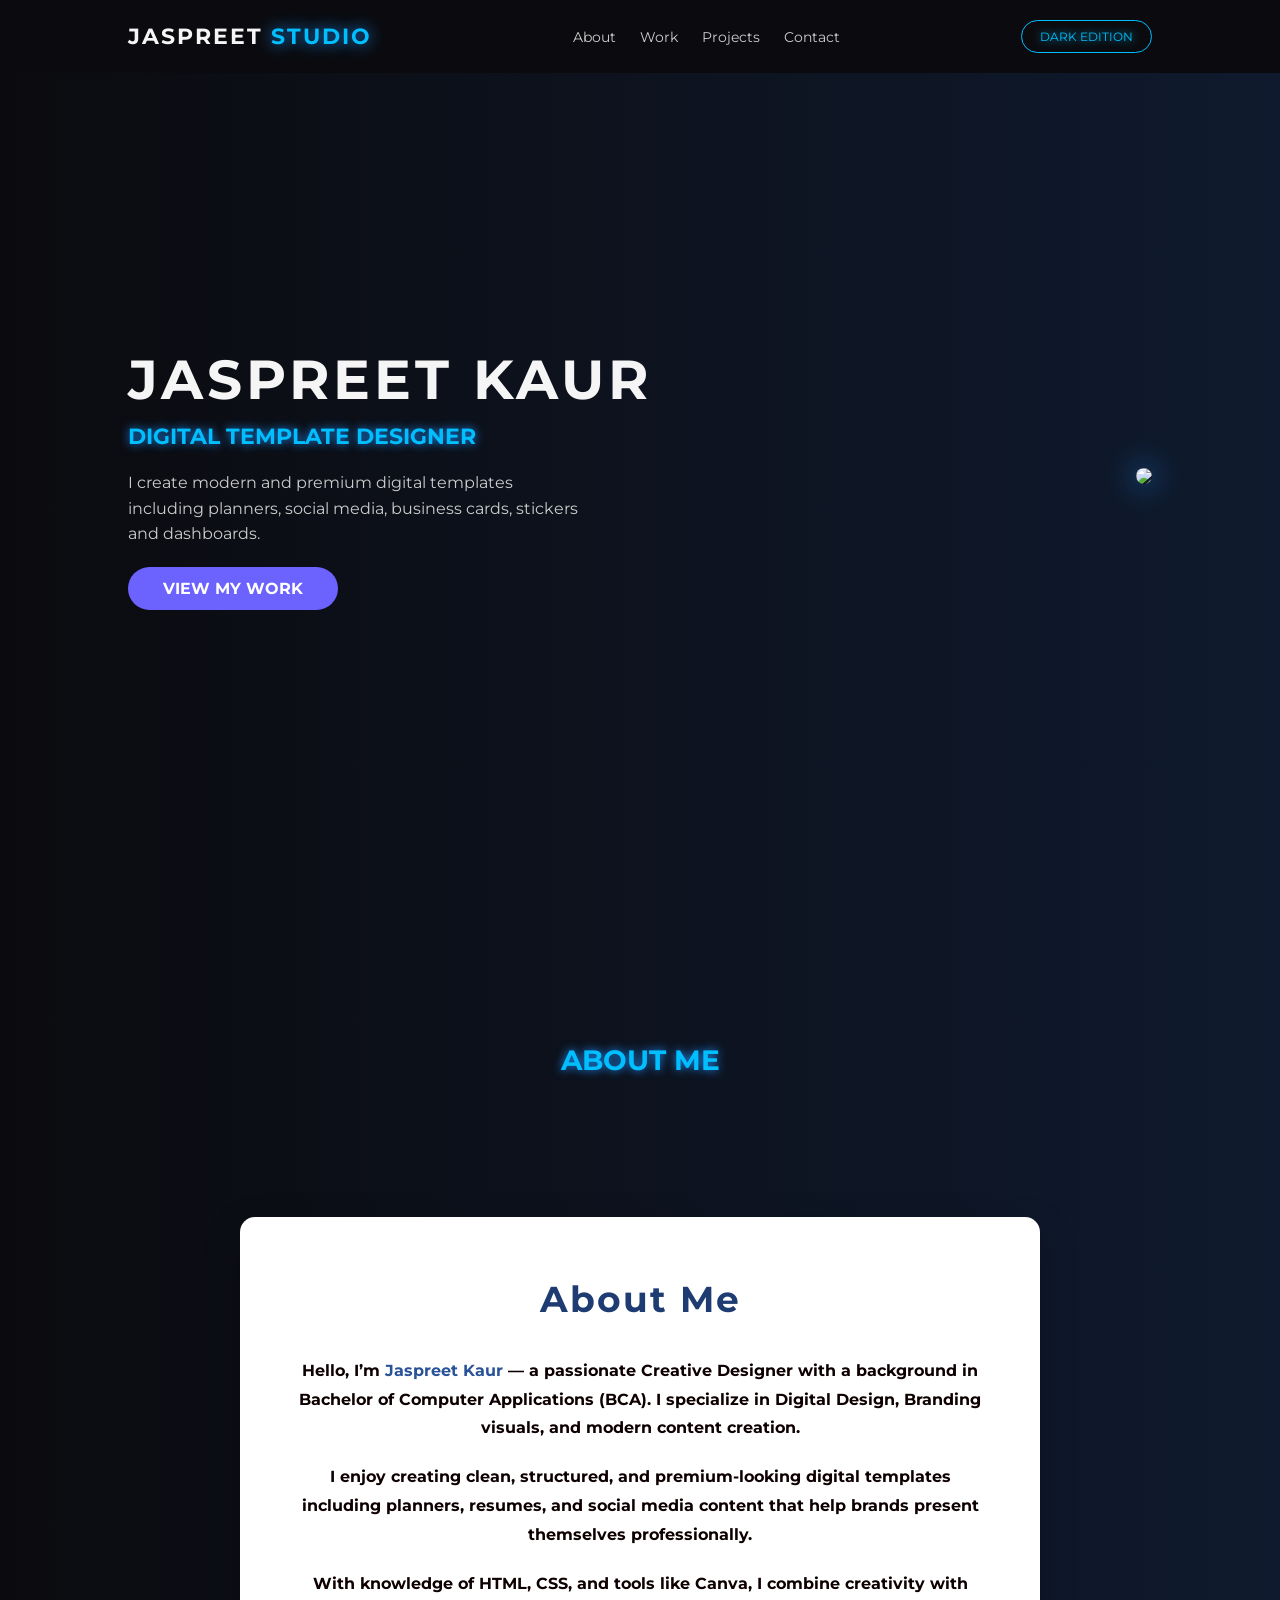
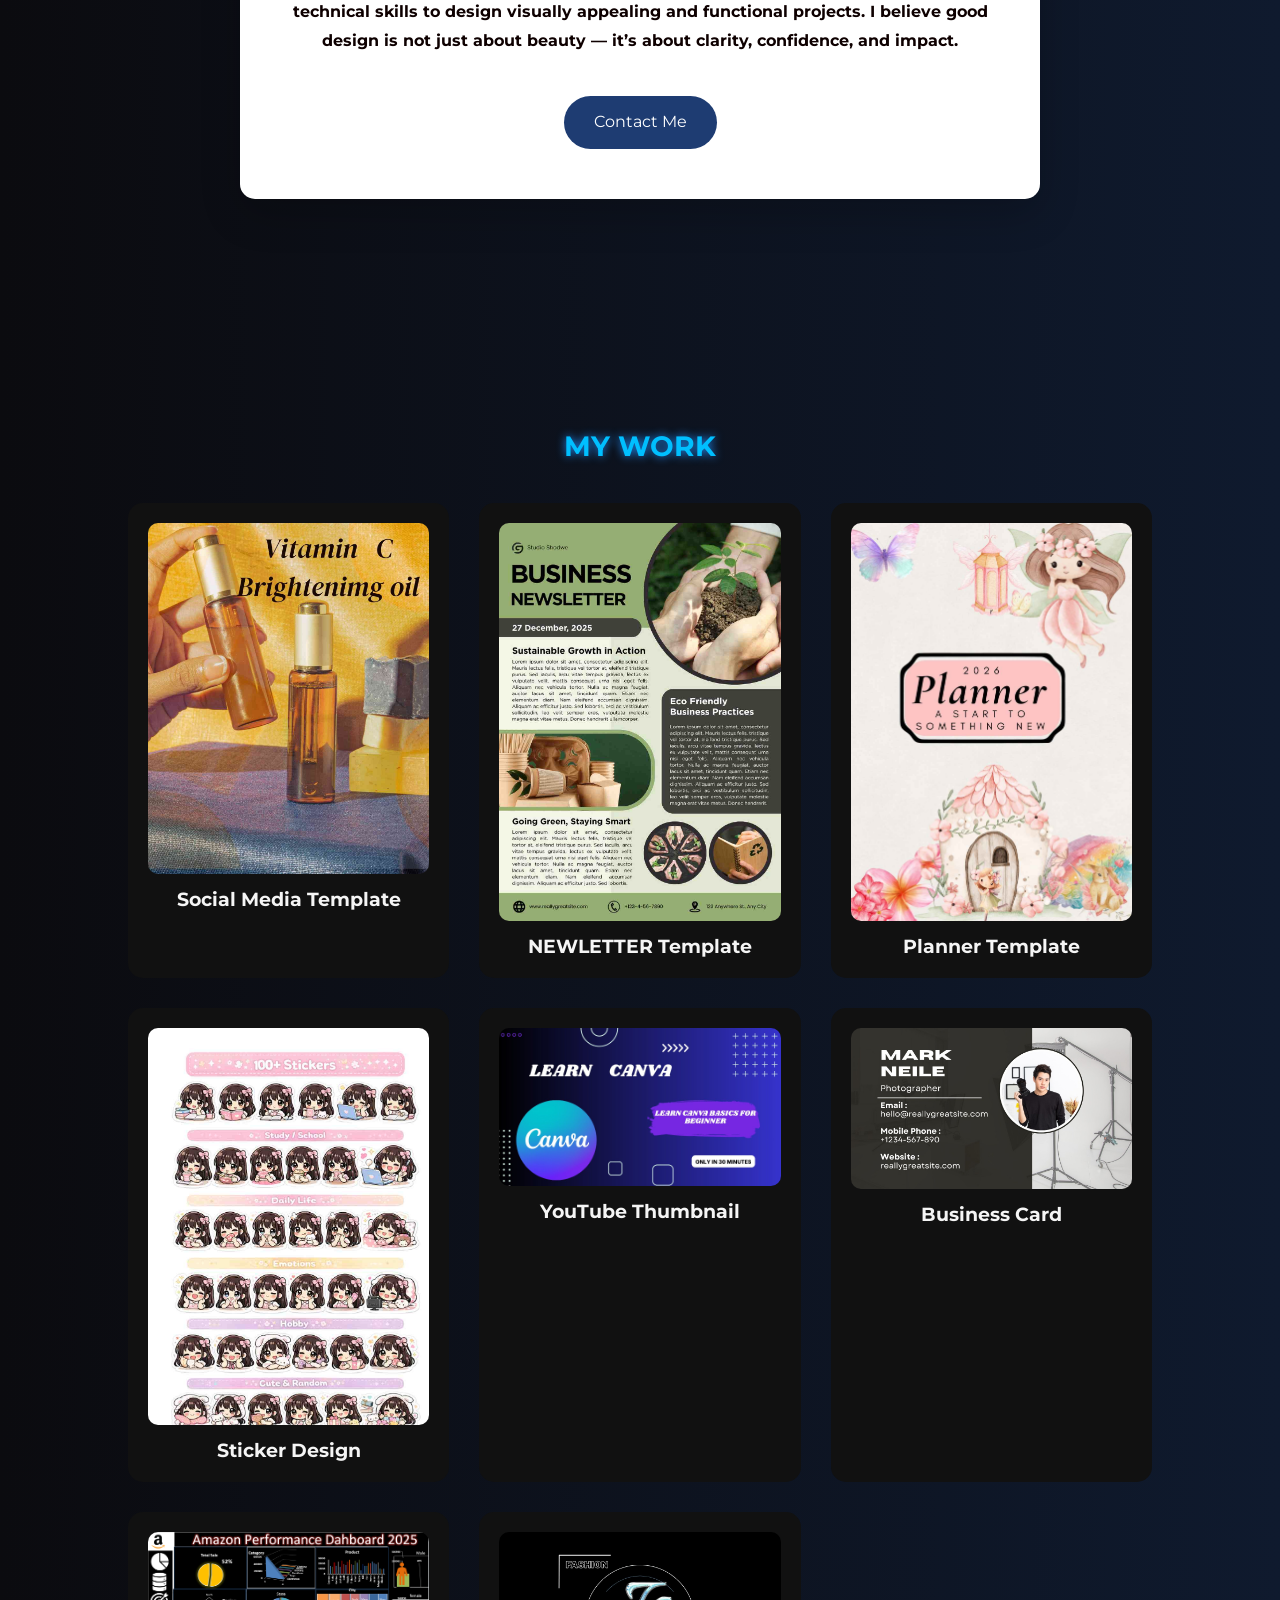
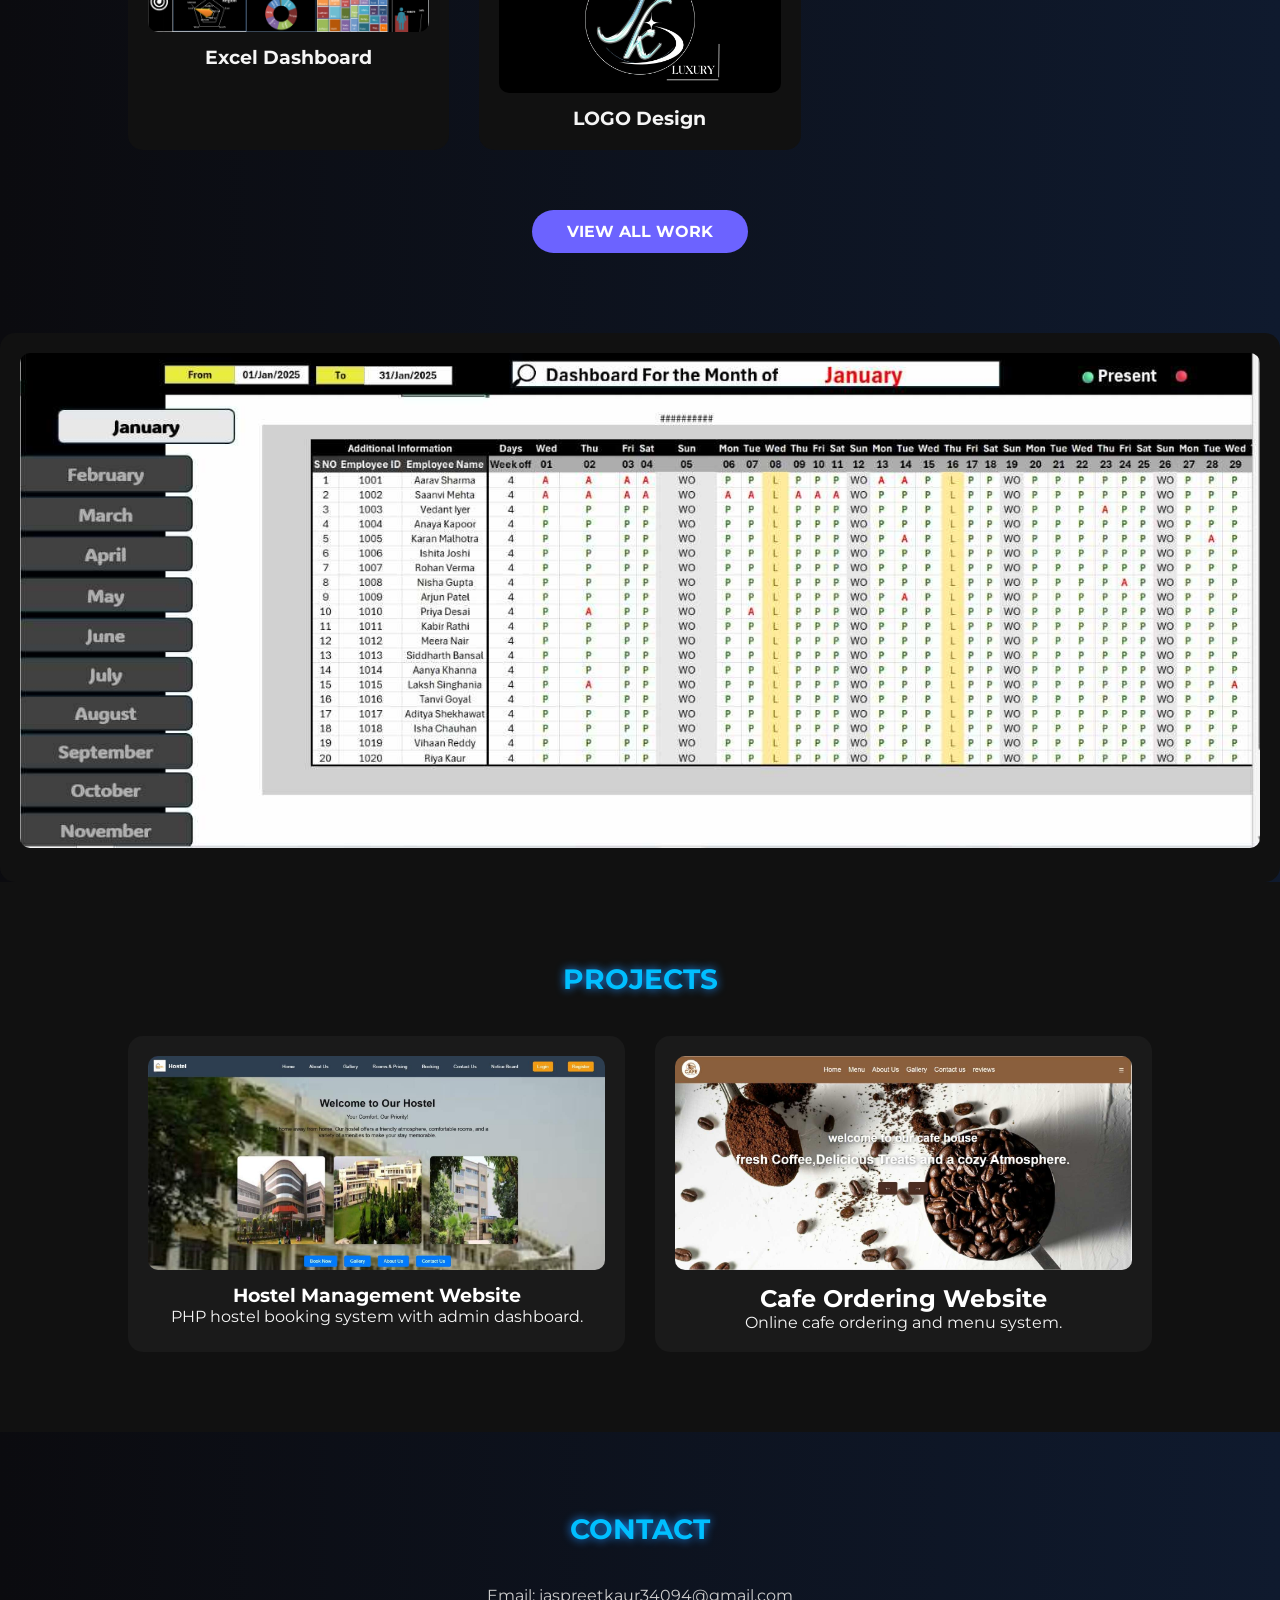
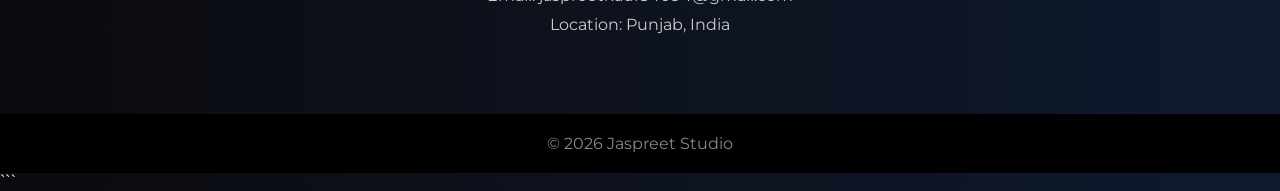
==== index.html @ 8299eb88 "Add files via upload" ====
<!DOCTYPE html>
<html lang="en">
<head>

<meta charset="UTF-8">
<meta name="viewport" content="width=device-width, initial-scale=1.0">

<title>Jaspreet Studio</title>

<link href="https://fonts.googleapis.com/css2?family=Montserrat:wght@300;700&display=swap" rel="stylesheet">
<link rel="stylesheet" href="style.css">

</head>

<body>

<!-- HEADER -->

<header class="header">

<div class="logo">
JASPREET <span>STUDIO</span>
</div>

<nav>
<a href="#about">About</a>
<a href="#work">Work</a>
<a href="#projects">Projects</a>
<a href="#contact">Contact</a>
</nav>

<div class="sticker">
DARK EDITION
</div>

</header>


<!-- HERO -->

<section class="hero">

<div class="hero-text">

<h1>JASPREET KAUR</h1>

<h2>DIGITAL TEMPLATE DESIGNER</h2>

<p>
I create modern and premium digital templates including planners,
social media, business cards, stickers and dashboards.
</p>

<a href="portfolio.html" class="btn">VIEW MY WORK</a>

</div>

<div class="hero-image">
<img src="https://images.unsplash.com/photo-1519389950473-47ba0277781c">
</div>

</section>

<section class="about" id="about"></section>
    <h2 class="section-title">ABOUT ME</h2>
    <section class="about-section">
    <div class="about-container">
        <h2 class="about-title">About Me</h2>
        
        <p class="about-text">
            Hello, I’m <span class="highlight">Jaspreet Kaur</span> — a passionate Creative Designer 
            with a background in Bachelor of Computer Applications (BCA).
            I specialize in Digital Design, Branding visuals, and modern content creation.
        </p>

        <p class="about-text">
            I enjoy creating clean, structured, and premium-looking digital templates 
            including planners, resumes, and social media content that help brands 
            present themselves professionally.
        </p>

        <p class="about-text">
            With knowledge of HTML, CSS, and tools like Canva, I combine creativity 
            with technical skills to design visually appealing and functional projects.
            I believe good design is not just about beauty — it’s about clarity, 
            confidence, and impact.
        </p>

        <a href="#contact" class="about-btn">Contact Me</a>
    </div>
</section>
    </div>

</section>



<!-- MY WORK -->

<section class="portfolio" id="work">

<h2 class="section-title">MY WORK</h2>

<div class="portfolio-grid">

<div class="portfolio-box">
<img src="vitami.jpeg">
<h3>Social Media Template</h3>
</div>
<div class="portfolio-box">
<img src="pan.jpeg">
<h3> NEWLETTER Template</h3>
</div>
<div class="portfolio-box">
<img src="_2026AnnualPlanne.jpeg">
<h3>Planner Template</h3>
</div>

<div class="portfolio-box">
<img src="sticke.jpeg">
<h3>Sticker Design</h3>
</div>

<div class="portfolio-box">
<img src="canv.jpeg">
<h3>YouTube Thumbnail</h3>
</div>
<div class="portfolio-box">
<img src="CAR.jpeg">
<h3>Business Card</h3>
</div>
<div class="portfolio-box">
<img src="amazon.png">
<h3>Excel Dashboard</h3>
</div>
<div class="portfolio-box">
<img src="logo.jpeg">
<h3>LOGO Design</h3>
</div>

</div>

<div style="text-align:center; margin-top:40px;">
<a href="portfolio.html" class="btn">VIEW ALL WORK</a>
</div>

</section>
<div class="portfolio-box">
<img src="attadenc.jpeg">
</div>
</div>


<!-- PROJECTS -->

<section class="projects" id="projects">

<h2 class="section-title">PROJECTS</h2>

<div class="projects-grid">

<div class="project-card">

<a href="https://jaspreetsomal.github.io/protofolio/"target="_blank">

<img src="Screenshot2026-03-2814004.jpeg">

<h3>Hostel Management Website</h3>

</a>

<p>
PHP hostel booking system with admin dashboard.
</p>

</div>


<div class="project-card">

<a href="https://jaspreetsomal.github.io/minor-project/cafe2/" target="_blank">

<img src="caf.jpeg">

<h2>Cafe Ordering Website</h2>

</a>

<p>
Online cafe ordering and menu system.
</p>

</div>

</div>

</section>



<!-- CONTACT -->

<section class="contact" id="contact">

<h2 class="section-title">CONTACT</h2>

<p>Email: jaspreetkaur34094@gmail.com</p>

<p>Location: Punjab, India</p>

</section>



<!-- FOOTER -->

<footer>

<p>© 2026 Jaspreet Studio</p>

</footer>

</body>
</html>
```
---- style.css ----
/* RESET */

*{
margin:0;
padding:0;
box-sizing:border-box;
font-family: 'Montserrat', sans-serif;
}

body{
background: linear-gradient(to right, #0B0B0F, #0F1A2E);
color:#F5F5F5;
}


/* HEADER */

.header{
display:flex;
justify-content:space-between;
align-items:center;
padding:20px 10%;
background:#0B0B0F;
position:sticky;
top:0;
z-index:1000;
}

.logo{
font-size:22px;
font-weight:700;
letter-spacing:2px;
}

.logo span{
color:#00BFFF;
text-shadow:0 0 15px #1E90FF;
}

nav a{
margin-left:20px;
text-decoration:none;
color:#ccc;
font-size:14px;
}

nav a:hover{
color:#00BFFF;
}

.sticker{
padding:8px 18px;
border-radius:30px;
border:1px solid #00BFFF;
color:#00BFFF;
font-size:12px;
text-shadow:0 0 10px #00BFFF;
}



/* HERO */

.hero{
display:flex;
justify-content:space-between;
align-items:center;
height:90vh;
padding:0 10%;
}

.hero-text h1{
font-size:55px;
letter-spacing:4px;
}

.hero-text h2{
font-size:22px;
color:#00BFFF;
margin-top:10px;
text-shadow:0 0 10px #1E90FF;
}

.hero-text p{
margin-top:20px;
color:#ccc;
max-width:450px;
line-height:1.6;
}

.hero-image img{
width:450px;
border-radius:15px;
box-shadow:0 0 30px #1E90FF;
}



/* BUTTON */

.btn{
display:inline-block;
margin-top:30px;
padding:12px 30px;
background:#00BFFF;
color:#000;
text-decoration:none;
border-radius:30px;
font-weight:bold;
transition:0.3s;
}

.btn:hover{
box-shadow:0 0 20px #00BFFF;
}



/* ABOUT */

.about{
padding:80px 10%;
text-align:center;
}

.about-container{
max-width:700px;
margin:auto;
line-height:1.8;
color:#ccc;
}
*ABOUT SECTION STYLING */

.about-section {
    background: linear-gradient(to right, #0B0B0F, #0F1A2E);
    padding: 80px 20px;
    display: flex;
    justify-content: center;
    align-items: center;
}

.about-container {
    max-width: 800px;
    background: white;
    padding: 50px;
    border-radius: 15px;
    box-shadow: 0 15px 40px rgba(0,0,0,0.2);
    text-align: center;
}

.about-title {
    font-size: 36px;
    margin-bottom: 25px;
    color: #1e3c72;
    letter-spacing: 2px;
}

.about-text {
 
    font-weight: bold;   font-size: 16px;
    color: #0e0000;
    line-height: 1.8;
    
    margin-bottom: 20px;
}

.highlight {
    color: #2a5298;
    font-weight: bold;
}

.about-btn {
    display: inline-block;
    margin-top: 20px;
    padding: 12px 30px;
    background: #1e3c72;
    color: white;
    text-decoration: none;
    border-radius: 30px;
    transition: 0.3s ease;
}

.about-btn:hover {
    background: #2a5298;
    transform: scale(1.05);
}
/* ABOUT SECTION NEW STYLE */

body {
    margin: 0;
    font-family: 'Poppins', sans-serif;
    background-color: #f8f9fc;
}

.about-section {
    padding: 100px 20px;
    display: flex;
    justify-content: center;
    align-items: center;
}

.about-card {
    background: #ffffff;
    max-width: 750px;
    padding: 60px;
    border-radius: 20px;
    box-shadow: 0 20px 60px rgba(0, 0, 0, 0.08);
    text-align: center;
    transition: 0.4s ease;
}

.about-card:hover {
    transform: translateY(-10px);
}

.about-card h2 {
    font-size: 34px;
    margin-bottom: 25px;
    color: #222;
}

.about-card p {
    
    font-size: 17px;
    color: #070000;
    line-height: 1.8;
    margin-bottom: 20px;
}

.about-card span {
    color: #6c63ff;
    font-weight: 600;
}

.btn {
    display: inline-block;
    margin-top: 20px;
    padding: 12px 35px;
    background: #6c63ff;
    color: white;
    border-radius: 30px;
    text-decoration: none;
    transition: 0.3s ease;
}

.btn:hover {
    background: #5548d9;
}


/* SECTION TITLE */

.section-title{
font-size:28px;
margin-bottom:40px;
color:#00BFFF;
text-align:center;
text-shadow:0 0 10px #1E90FF;
}



/* MY WORK */

.portfolio{
padding:80px 10%;
text-align:center;
}

.portfolio-grid{
display:grid;
grid-template-columns:repeat(auto-fit,minmax(250px,1fr));
gap:30px;
}

.portfolio-box{
background:#111;
padding:20px;
border-radius:15px;
transition:0.3s;
}

.portfolio-box img{
width:100%;
border-radius:10px;
margin-bottom:10px;
}

.portfolio-box:hover{
transform:translateY(-8px);
box-shadow:0 0 20px #00BFFF;
}



/* PROJECTS */

.projects{
padding:80px 10%;
background:#111;
}

.projects-grid{
display:grid;
grid-template-columns:repeat(auto-fit,minmax(250px,1fr));
gap:30px;
}

.project-card{
background:#1a1a1a;
padding:20px;
border-radius:15px;
text-align:center;
transition:0.3s;
}

.project-card img{
width:100%;
border-radius:10px;
margin-bottom:10px;
}

.project-card:hover{
transform:translateY(-8px);
box-shadow:0 0 20px #00BFFF;
}

.project-card a{
text-decoration:none;
color:white;
}



/* CONTACT */

.contact{
padding:80px 10%;
text-align:center;
}

.contact p{
margin-top:10px;
color:#ccc;
}



/* FOOTER */

footer{
text-align:center;
padding:20px;
background:#000;
color:#888;
}



/* PORTFOLIO PAGE */

.portfolio h2{
margin-top:50px;
}



/* RESPONSIVE */

@media(max-width:900px){

.hero{
flex-direction:column;
text-align:center;
height:auto;
padding:50px 10%;
}

.hero-image img{
width:100%;
margin-top:30px;
}

.header{
flex-direction:column;
gap:10px;
}

nav{
margin-top:10px;
}

}
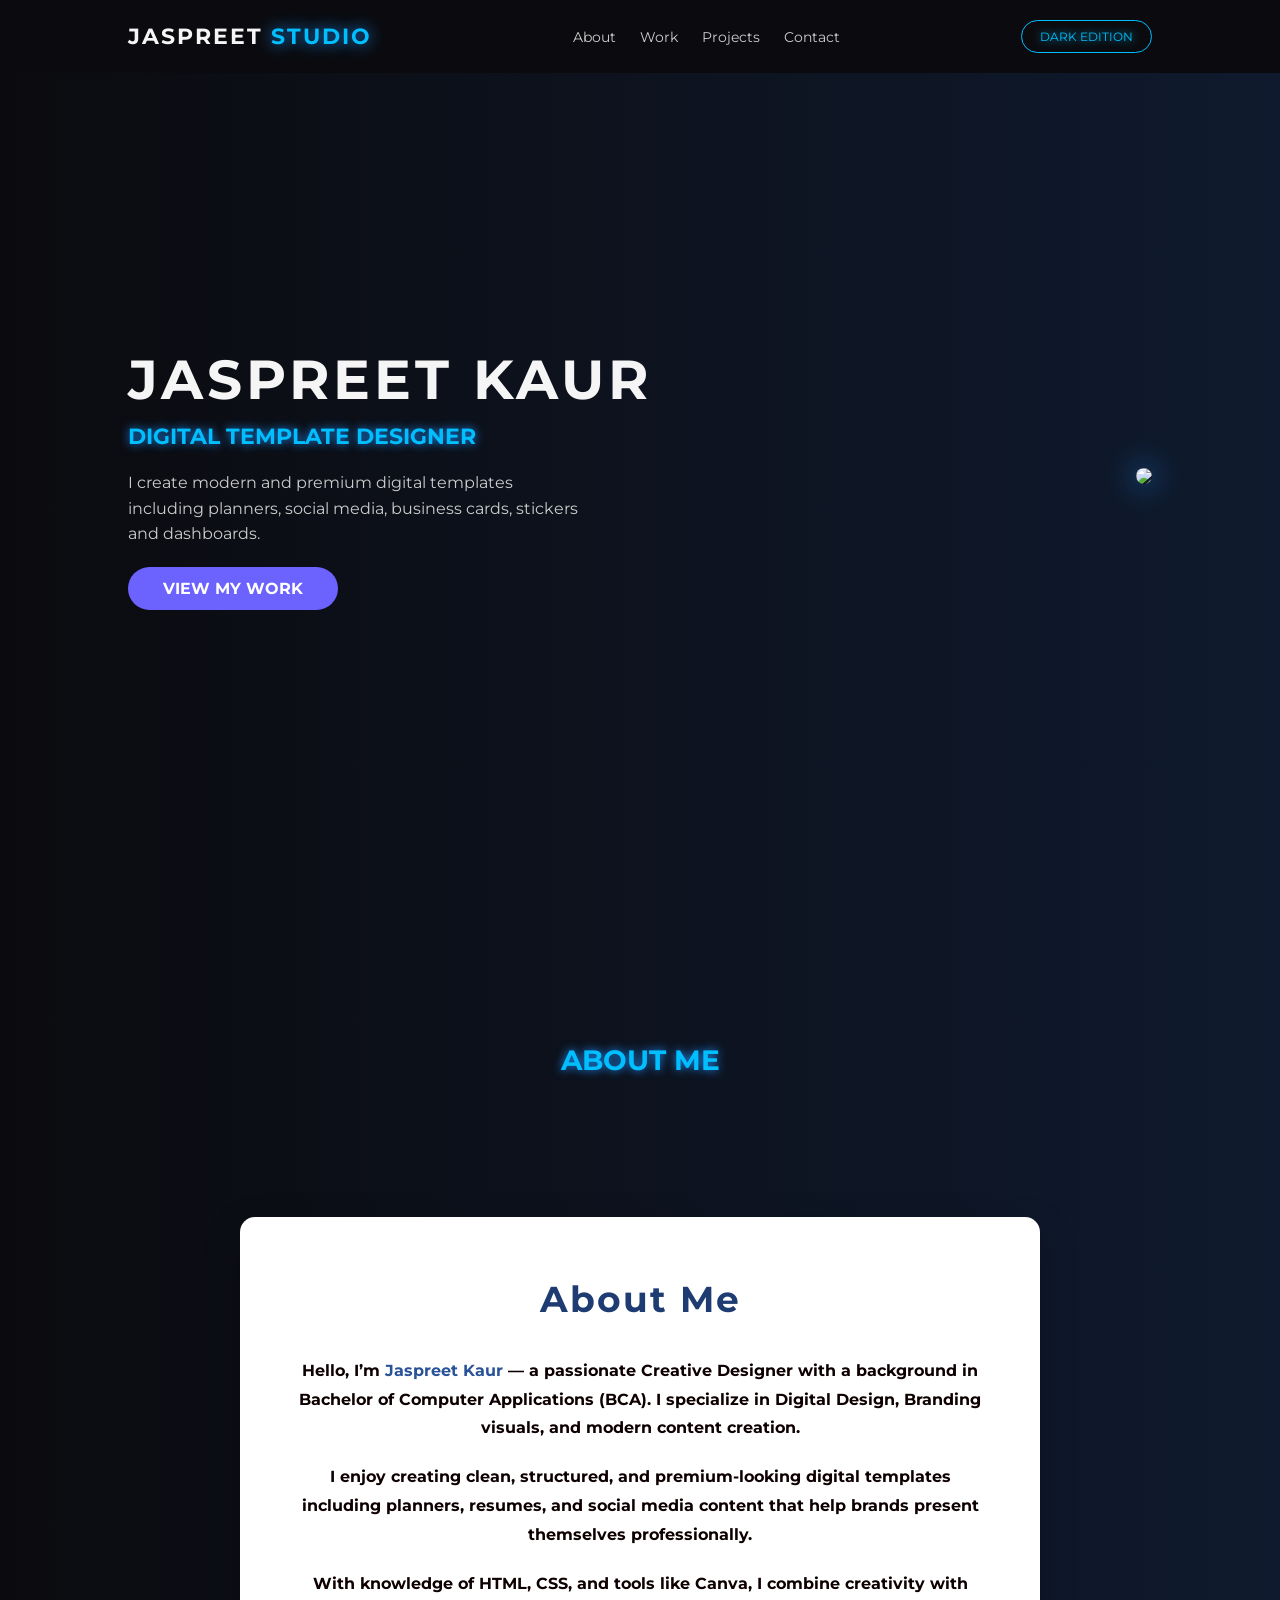
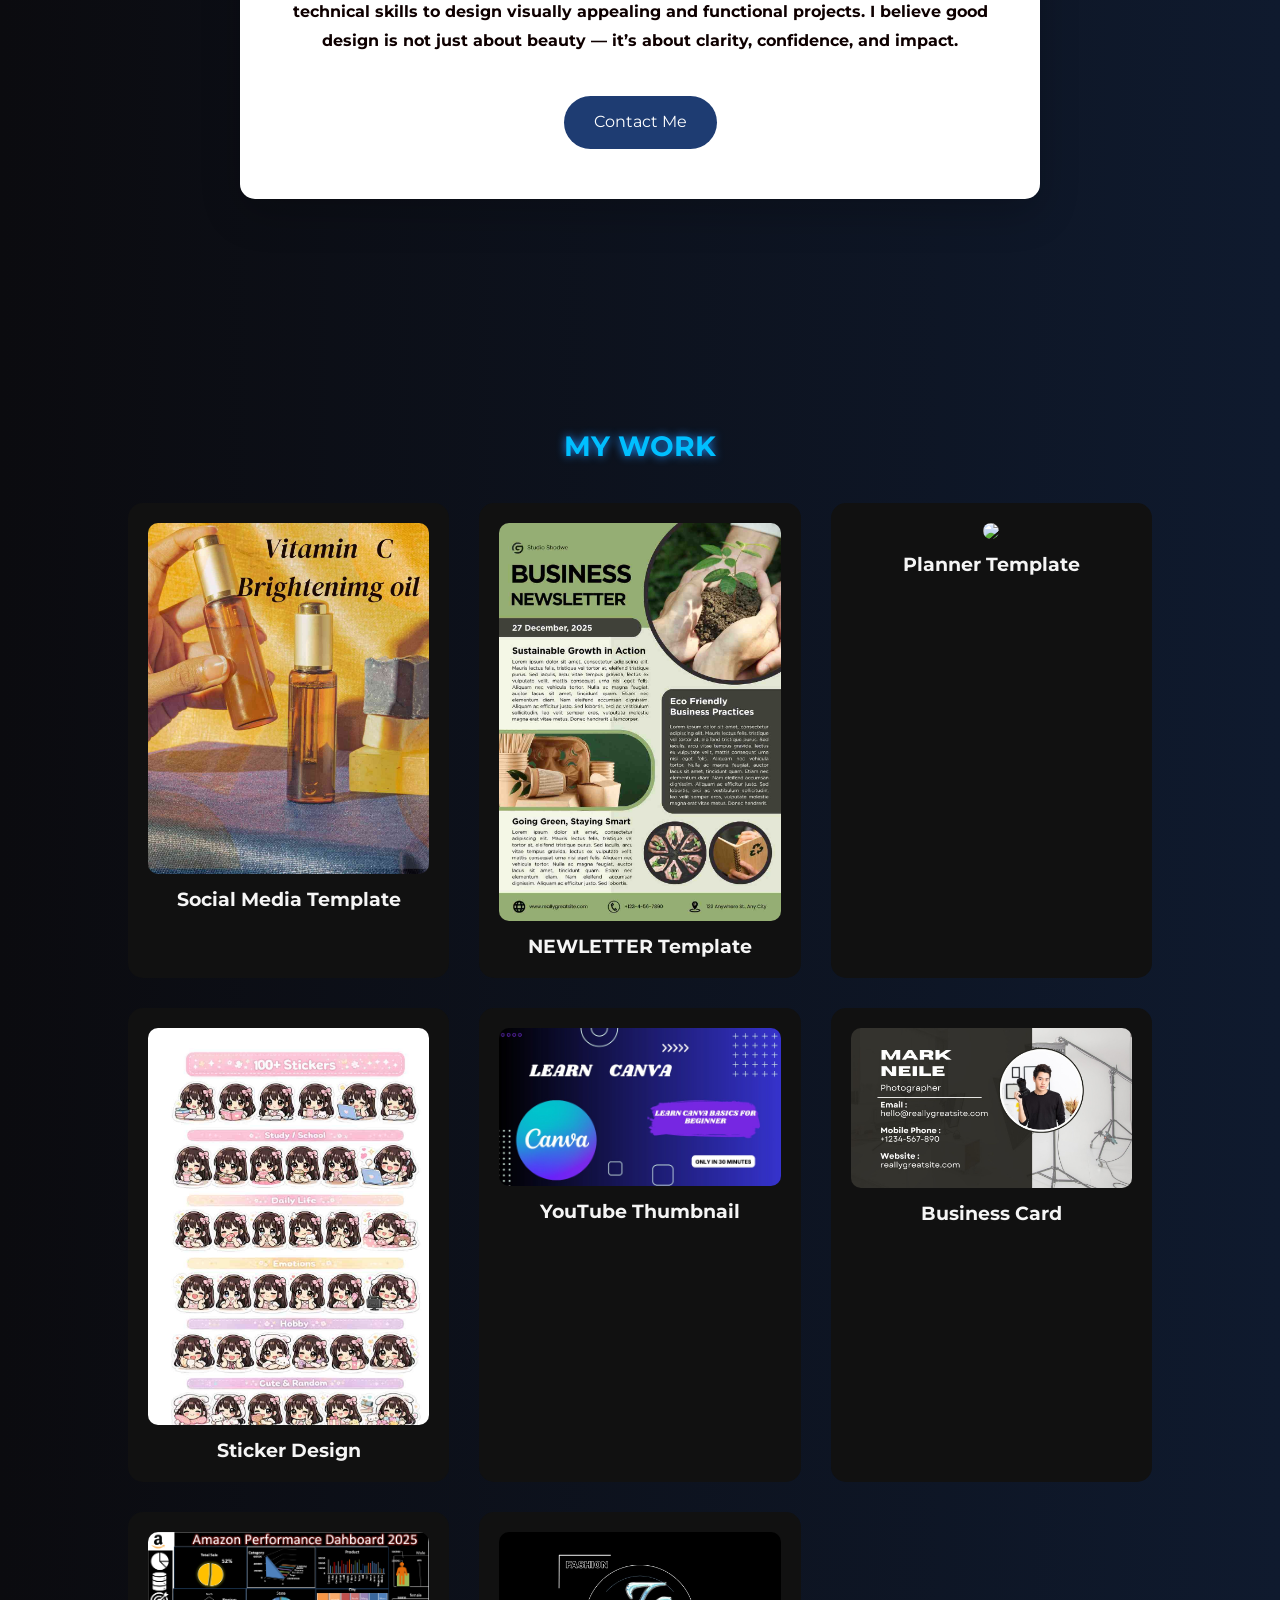
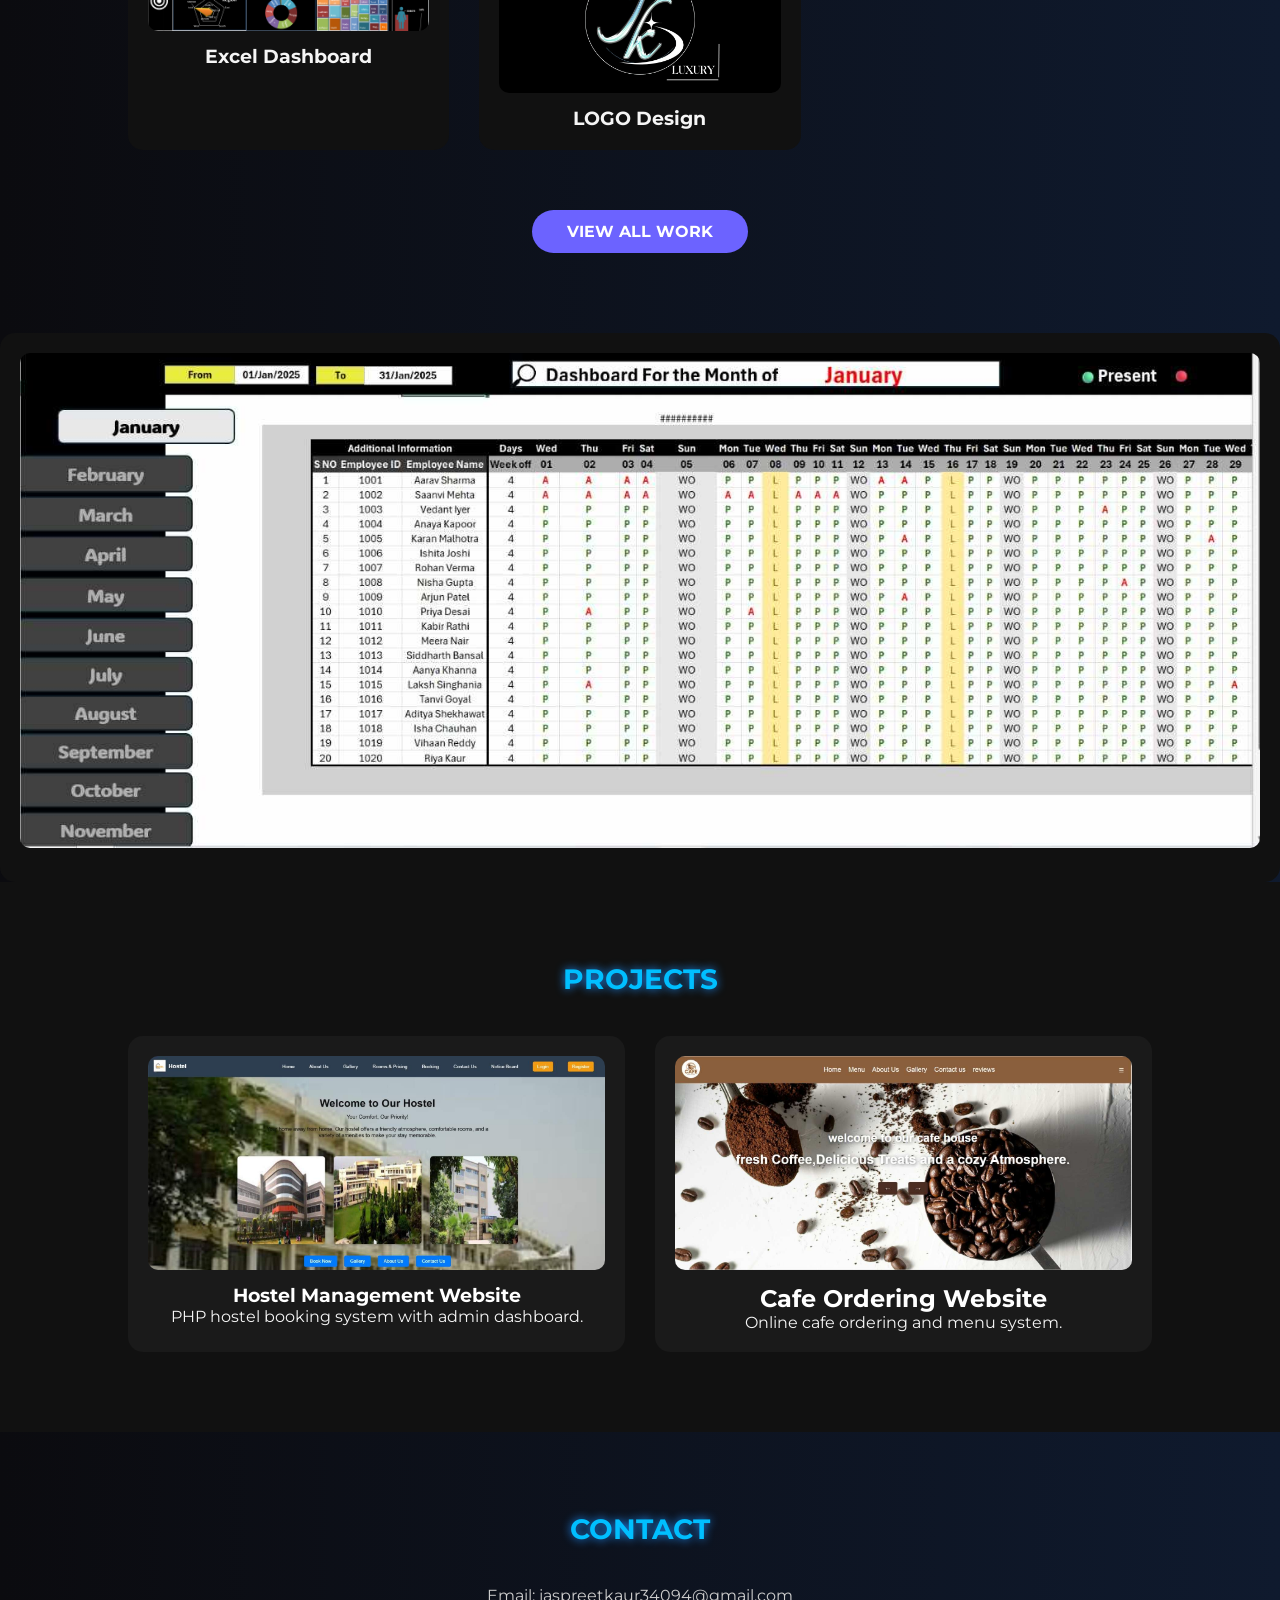
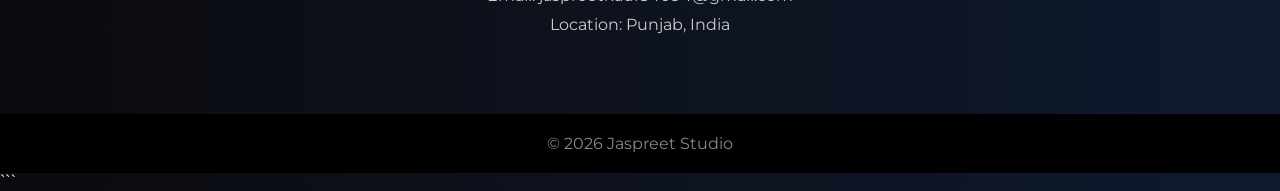
==== commit 1f34a103: "Fix HTML structure and formatting issues" ====
--- a/index.html
+++ b/index.html
@@ -113,7 +113,7 @@
 <h3> NEWLETTER Template</h3>
 </div>
 <div class="portfolio-box">
-<img src="_2026AnnualPlanne.jpeg">
+<img src="2026AnnualPlanne.jpeg">
 <h3>Planner Template</h3>
 </div>
 
